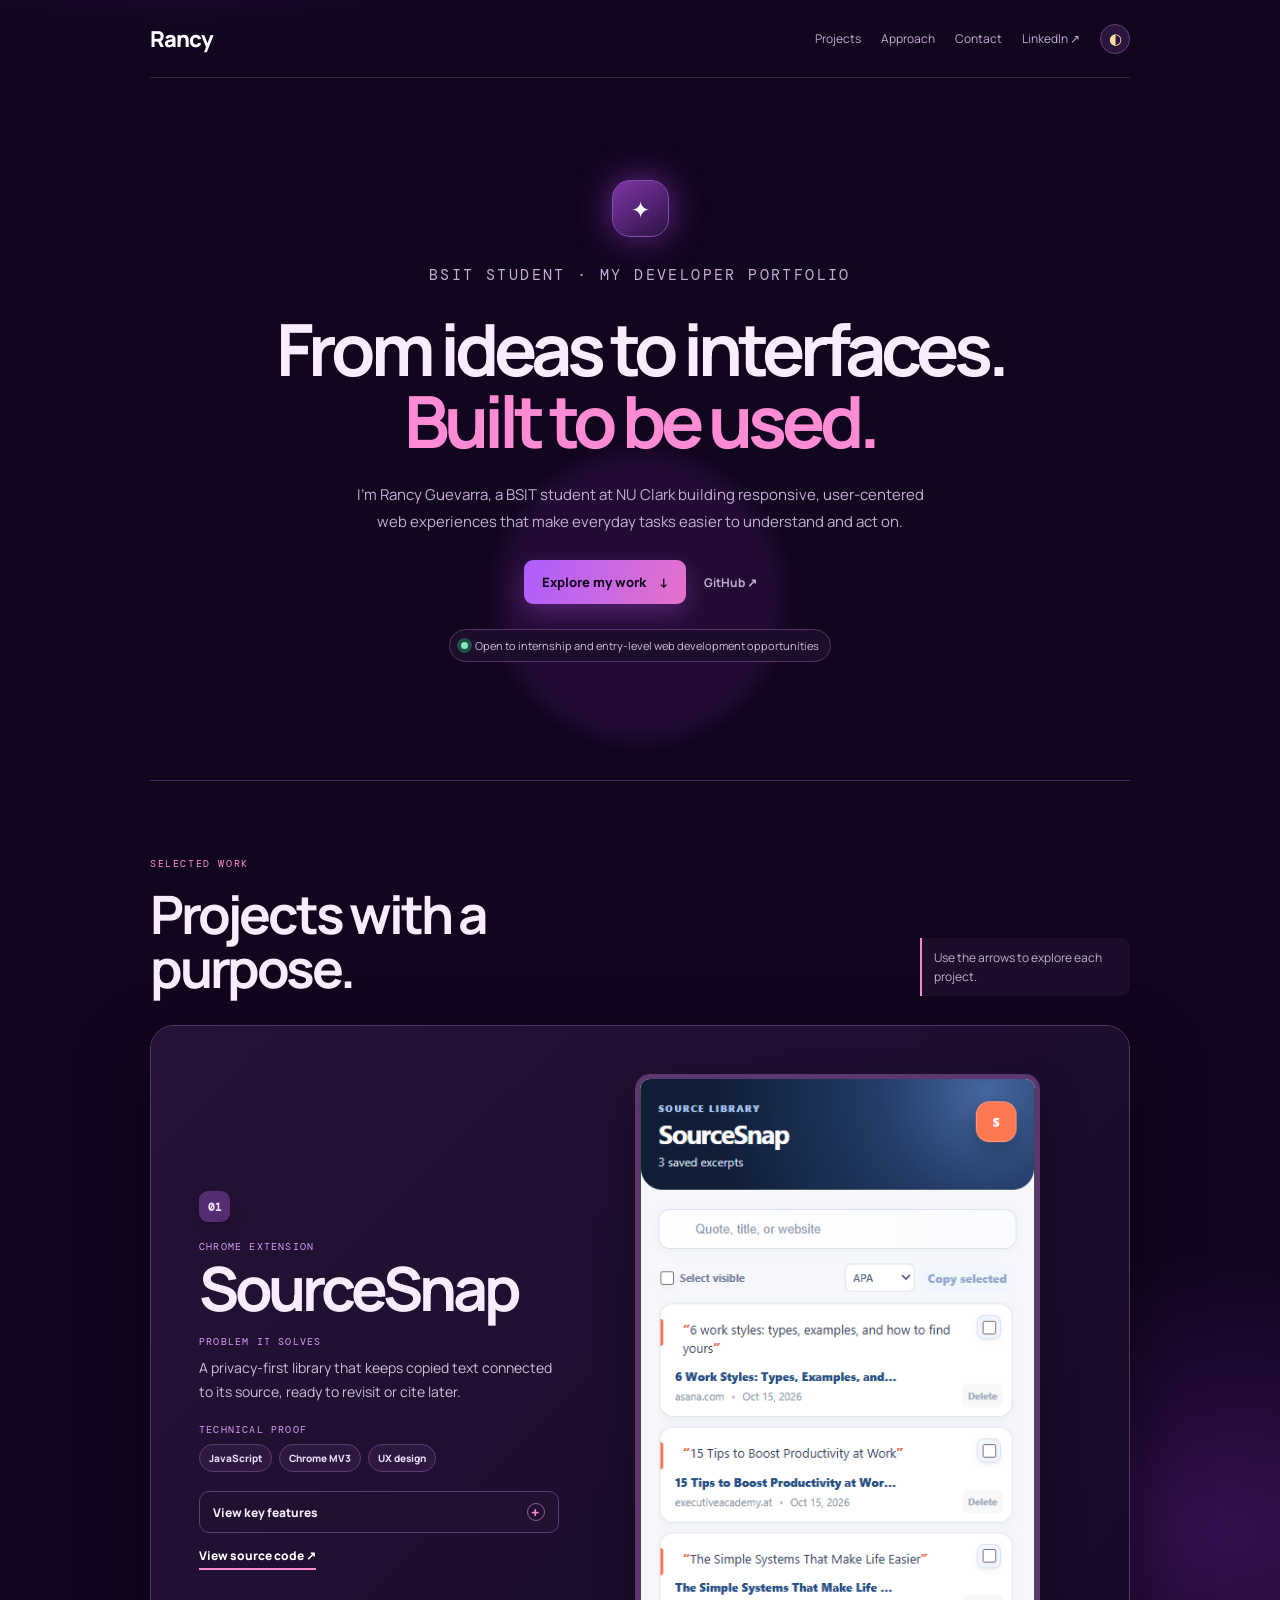
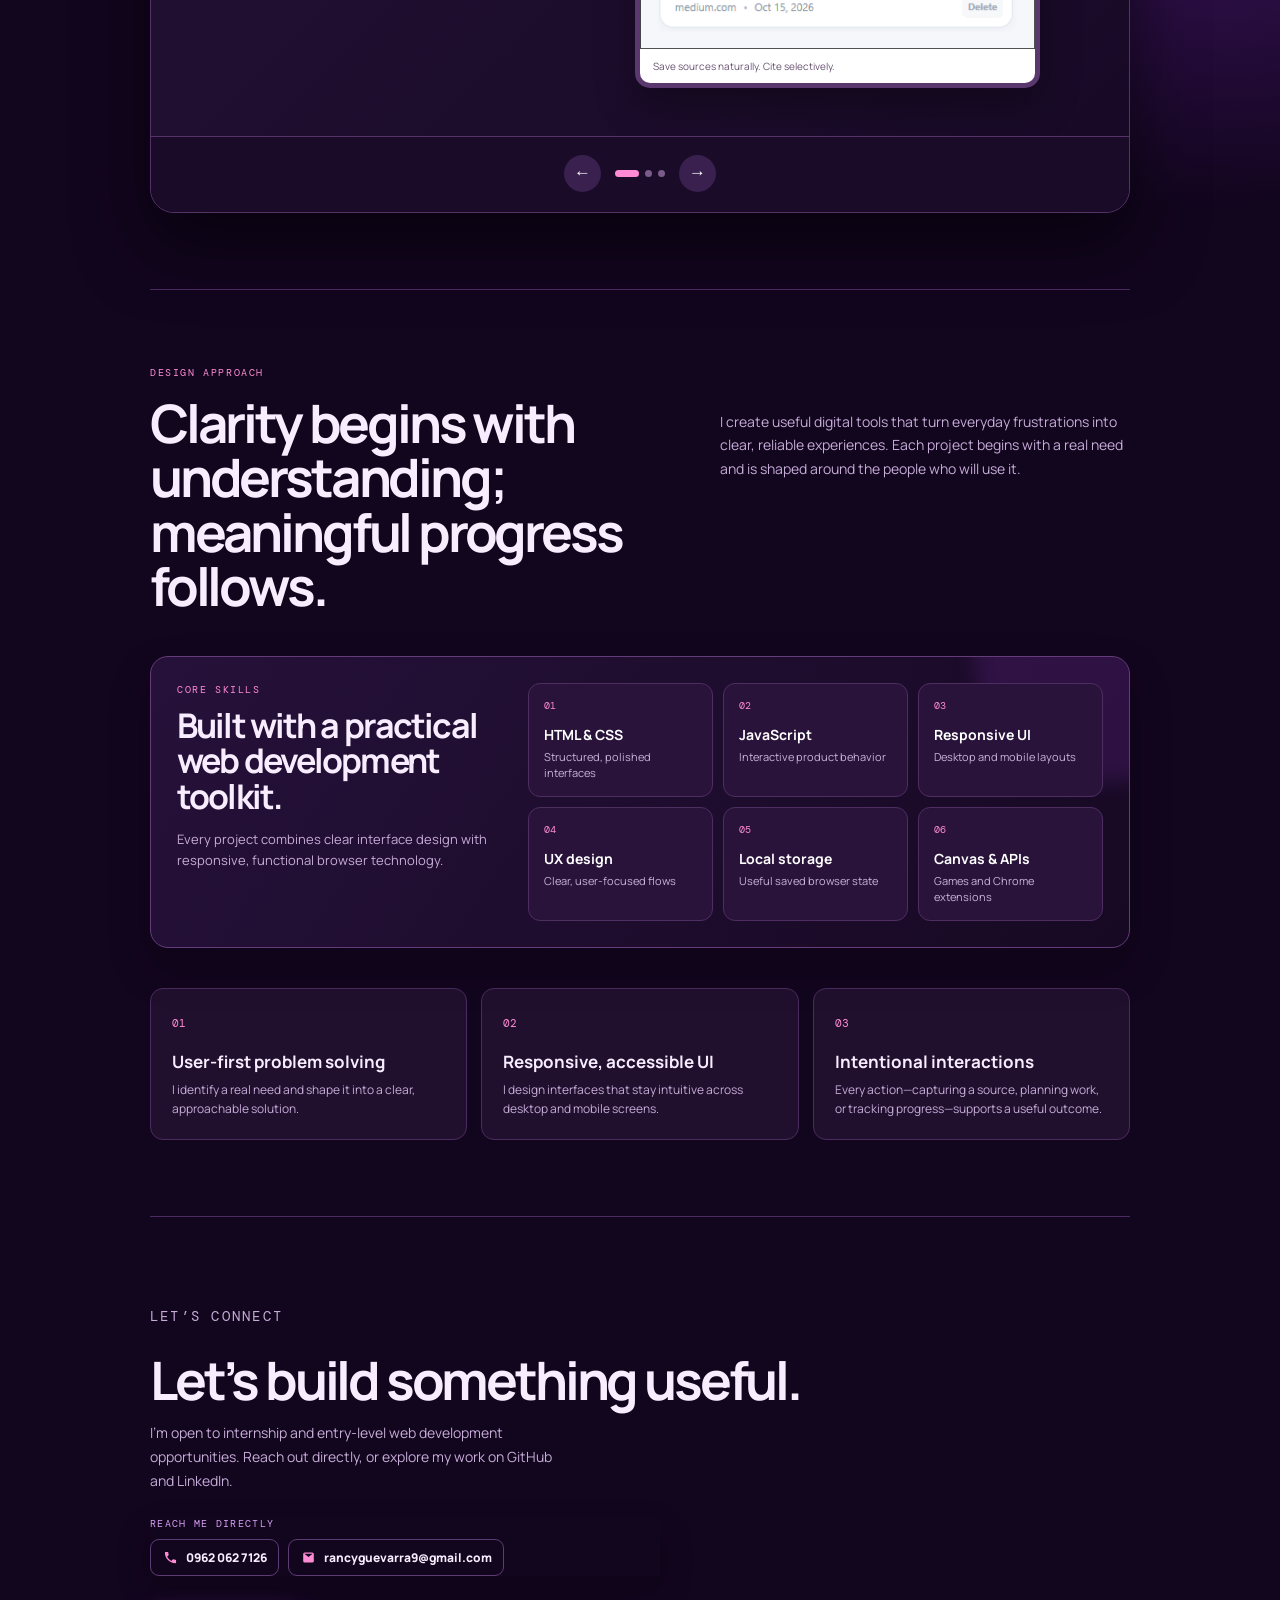
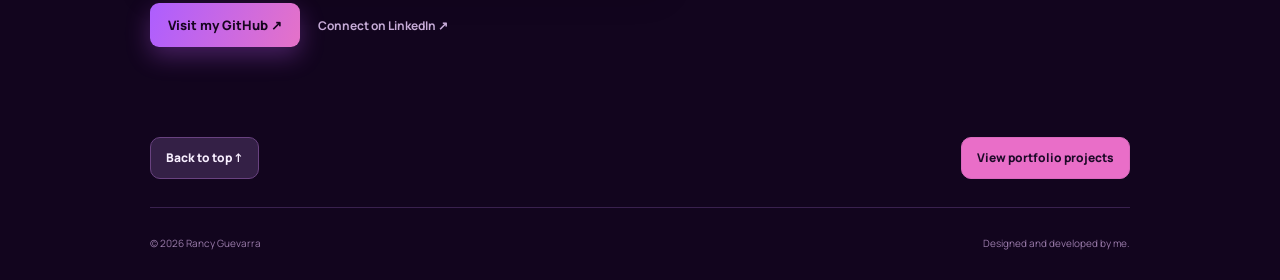
==== index.html @ 5a2dc79e "Restore project spacing and shared project navigation" ====
<!doctype html><html lang="en"><head><meta charset="UTF-8"/><meta name="viewport" content="width=device-width,initial-scale=1.0"/><meta name="description" content="Rancy Guevarra's BSIT web projects portfolio."/><title>Rancy Guevarra — BSIT Web Projects</title><link rel="stylesheet" href="styles.css?v=project-layout-restore-1"/></head><body><header class="nav wrap"><a class="brand" href="#top">RG<span>.</span></a><nav><a href="#work">Projects</a><a href="#about">Approach</a><a href="#contact">Contact</a></nav></header><main id="top"><section class="hero wrap"><p class="eyebrow">BSIT STUDENT · MY DEVELOPER PORTFOLIO</p><h1>From ideas to interfaces.<br/><em>Built to be used.</em></h1><p>Hi, I’m <strong>Rancy Guevarra</strong>, a student developer building practical interfaces for everyday study and digital work.</p><div><a class="button" href="#work">Explore my work <span>↓</span></a><a class="plain" href="https://github.com/rancyguevarra9" target="_blank" rel="noreferrer">GitHub ↗</a></div><small class="available"><i></i> Open to internship and entry-level opportunities</small></section><section id="work" class="work wrap"><div class="title-row"><div><p class="eyebrow">SELECTED WORK</p><h2>Projects with a<br/>purpose.</h2></div><p>Use the arrows to explore each project.</p></div><div class="slider"><div id="project-track" class="project-track"><article class="slide source"><div class="project-info"><span class="number">01</span><p class="type">CHROME EXTENSION</p><h3>SourceSnap</h3><p class="summary">A privacy-first library that keeps copied text connected to its source, ready to revisit or cite later.</p><div class="chips"><span>JavaScript</span><span>Chrome MV3</span><span>UX design</span></div><a class="project-button" href="https://github.com/rancyguevarra9/sourcesnap-chrome-extension" target="_blank" rel="noreferrer">View source code ↗</a></div><figure><img src="sourcesnap-extension.png" alt="SourceSnap extension interface"/><figcaption>Save sources naturally. Cite selectively.</figcaption></figure></article><article class="slide campus"><div class="project-info"><span class="number">02</span><p class="type">STUDENT DASHBOARD</p><h3>Campus<br/>Companion</h3><p class="summary">An interactive dashboard for planning classes, assignments, focus sessions, notes, and campus events in one useful place.</p><div class="chips"><span>Responsive, accessible UI</span><span>Local storage</span><span>Dark mode</span></div><a class="project-button" href="campus-companion.html">Open live demo ↗</a></div><div class="campus-ui"><header><span>✦</span><b>Campus Companion</b><i>Today</i></header><div class="ui-card"><small>WEEKLY PLAN</small><strong>Mon — Sat schedule</strong><p>Complete sessions as you go.</p></div><div class="ui-grid"><div><small>FOCUS</small><b>25 min</b></div><div><small>TASKS</small><b>Archive</b></div></div><footer>Designed for calmer student planning.</footer></div></article></div></div><div class="slider-controls"><button id="previous" aria-label="Previous project">←</button><div id="dots" class="dots"><button class="active" aria-label="Show SourceSnap"></button><button aria-label="Show Campus Companion"></button></div><button id="next" aria-label="Next project">→</button></div></section><section id="about" class="about wrap"><p class="eyebrow">DESIGN APPROACH</p><div><h2>Clarity begins with understanding;<br/>meaningful progress follows.</h2><p>I create useful digital tools that turn everyday frustrations into clear, reliable experiences. Each project begins with a real need and is shaped around the people who will use it.</p></div><div class="principles"><article><b>01</b><h3>User-first problem solving</h3><p>I identify a real need and shape it into a clear, approachable solution.</p></article><article><b>02</b><h3>Responsive, accessible UI</h3><p>I design interfaces that stay intuitive across desktop and mobile screens.</p></article><article><b>03</b><h3>Intentional interactions</h3><p>Every action—capturing a source, planning work, or tracking progress—supports a useful outcome.</p></article></div></section><section id="contact" class="contact wrap"><p class="eyebrow">LET’S CONNECT</p><h2>Looking for a developer who cares about the details?</h2><p>Explore my projects and see how I turn everyday problems into clear digital tools.</p><a class="button" href="https://github.com/rancyguevarra9" target="_blank" rel="noreferrer">Visit my GitHub ↗</a></section></main><div class="portfolio-return-bar wrap"><a class="back-to-top" href="#top">Back to top ↑</a><a class="portfolio-projects-link" data-project-navigation href="#project-navigation">View portfolio projects</a></div><footer class="footer wrap"><span>© 2026 Rancy Guevarra</span><span>Designed and developed by me.</span></footer><script src="portfolio.js?v=project-layout-restore-1"></script></body></html>
---- styles.css ----
@import url('https://fonts.googleapis.com/css2?family=DM+Mono&family=Manrope:wght@400;500;600;700;800&display=swap');
:root{--ink:#f8edff;--muted:#c7acd8;--paper:#12051e;--panel:#21102f;--panel2:#2c1641;--line:#4a2a60;--purple:#c174ff;--pink:#ff8bd5;--glow:#9d40ff}*{box-sizing:border-box}html{scroll-behavior:smooth}body{margin:0;background:radial-gradient(ellipse 55% 20% at 50% 49%,#3a1365 0%,transparent 70%),var(--paper);color:var(--ink);font-family:Manrope,Arial,sans-serif}.wrap{width:min(980px,calc(100% - 44px));margin:auto}.nav{height:78px;display:flex;align-items:center;justify-content:space-between}.brand{color:#fff;font-size:22px;font-weight:800;text-decoration:none}.brand span{color:var(--pink)}nav{display:flex;gap:20px;align-items:center}nav a,.plain{color:var(--muted);font-size:12px;text-decoration:none}.hero{text-align:center;padding:85px 0 110px}.eyebrow{margin:0 0 17px;color:var(--pink);font:10px 'DM Mono';letter-spacing:.16em}.hero:before{content:'✦';display:grid;place-items:center;width:55px;height:55px;margin:0 auto 22px;border:1px solid #854cb0;border-radius:18px;background:linear-gradient(145deg,#7f35a9,#2b1342);box-shadow:0 0 36px #b04dff80;color:#fff;font-size:23px}.hero h1{margin:0;font-size:clamp(42px,6vw,72px);line-height:1;letter-spacing:-.07em}.hero h1 em{color:var(--pink);font-style:normal}.hero>p{max-width:570px;margin:25px auto;color:var(--muted);font-size:15px;line-height:1.75}.button{display:inline-flex;gap:13px;align-items:center;padding:13px 18px;border-radius:9px;background:linear-gradient(110deg,#ad5eff,#e572c8);box-shadow:0 9px 25px #c65cff4d;color:#16051f;font-size:13px;font-weight:800;text-decoration:none}.plain{margin-left:18px;font-weight:700}.available{justify-content:center;display:flex;gap:7px;align-items:center;margin-top:25px;color:#d6bcde;font-size:11px}.available i{width:7px;height:7px;border-radius:50%;background:#80ebbd;box-shadow:0 0 0 4px #214d47}.work,.about,.contact{padding:76px 0;border-top:1px solid #39214e}.title-row{display:flex;justify-content:space-between;align-items:end;gap:25px;margin-bottom:33px}.title-row h2,.about h2,.contact h2{margin:0;font-size:clamp(32px,4.5vw,53px);line-height:1.03;letter-spacing:-.06em}.title-row>p{max-width:210px;margin:0;color:var(--muted);font-size:12px;line-height:1.6}.slider{overflow:hidden;border:1px solid #563269;border-radius:22px;box-shadow:0 26px 65px #0007}.project-track{display:flex;transition:transform .5s cubic-bezier(.2,.8,.2,1);touch-action:pan-y;cursor:grab}.project-track:active{cursor:grabbing}.slide{display:grid;grid-template-columns:.85fr 1.15fr;gap:35px;align-items:center;flex:0 0 100%;padding:42px;background:linear-gradient(135deg,#251236,#180a27)}.campus{background:linear-gradient(135deg,#24103b,#34205c)}.number{display:inline-grid;place-items:center;width:31px;height:31px;border-radius:9px;background:#542c72;color:#f1dfff;font:800 11px 'DM Mono'}.type{margin:18px 0 8px;color:#d39af5;font:10px 'DM Mono';letter-spacing:.12em}.project-info h3{margin:0;font-size:clamp(40px,5vw,61px);line-height:.9;letter-spacing:-.07em}.summary{margin:19px 0;color:#d3badc;font-size:14px;line-height:1.7}.chips{display:flex;flex-wrap:wrap;gap:7px;margin:19px 0}.chips span{padding:6px 9px;border:1px solid #5e3b73;border-radius:999px;background:#2d1940;color:#ecd9f5;font-size:10px;font-weight:800}.project-button{color:#fff;border-bottom:2px solid var(--pink);padding-bottom:4px;font-size:12px;font-weight:800;text-decoration:none}figure{margin:0;overflow:hidden;border:5px solid #5a386e;border-radius:15px;background:#fff;box-shadow:0 18px 40px #0005}figure img{display:block;width:100%}figcaption{padding:10px 13px;color:#685271;font-size:10px}.campus-ui{display:grid;gap:10px;padding:18px;border:1px solid #8655aa;border-radius:16px;background:#201237;box-shadow:0 0 34px #bf6cff45}.campus-ui header{display:flex;align-items:center;gap:8px}.campus-ui header span{display:grid;place-items:center;width:27px;height:27px;border-radius:8px;background:#a760df}.campus-ui header i{margin-left:auto;color:#d9b4ef;font-size:10px;font-style:normal}.ui-card,.ui-grid div{padding:15px;border-radius:11px;background:#34204c}.ui-card small,.ui-grid small{display:block;color:#e3afea;font:9px 'DM Mono';letter-spacing:.1em}.ui-card strong{display:block;margin:7px 0 3px}.ui-card p,.campus-ui footer{margin:0;color:#d9c0e7;font-size:10px}.ui-grid{display:grid;grid-template-columns:1fr 1fr;gap:9px}.ui-grid b{display:block;margin-top:6px}.slider-controls{display:flex;justify-content:center;align-items:center;gap:14px;margin-top:19px}.slider-controls>button,.dots button{border:0;cursor:pointer}.slider-controls>button{display:grid;place-items:center;width:37px;height:37px;border-radius:50%;background:#39204e;color:#fff;font-size:17px}.dots{display:flex;gap:6px}.dots button{width:7px;height:7px;padding:0;border-radius:9px;background:#7a5b89}.dots button.active{width:24px;background:var(--pink)}.about>div:first-of-type{display:flex;justify-content:space-between;gap:35px}.about>div:first-of-type p,.contact p{max-width:410px;color:var(--muted);font-size:14px;line-height:1.7}.principles{display:grid;grid-template-columns:repeat(3,1fr);gap:14px;margin-top:40px}.principles article{padding:21px;border:1px solid #4b2b5f;border-radius:13px;background:#20102e}.principles b{color:var(--pink);font:11px 'DM Mono'}.principles h3{margin:18px 0 7px;font-size:17px}.principles p{margin:0;color:var(--muted);font-size:12px;line-height:1.6}.contact{padding-bottom:90px}.contact h2{max-width:650px;margin-bottom:14px}.contact p{margin-bottom:24px}.footer{display:flex;justify-content:space-between;padding:23px 0;color:#9a7baa;border-top:1px solid #39214e;font-size:10px}.theme-button{display:grid;place-items:center;width:30px;height:30px;padding:0;border:1px solid #63417a;border-radius:50%;background:#2a153d;color:#ffe0a0;font-size:15px;cursor:pointer}body.dark{--paper:#f7f3fb;--ink:#241331;--muted:#725d80;--panel:#fff;--line:#e1d8e7}body.dark{background:#f7f3fb}body.dark .slide,body.dark .principles article{background:#fff;color:#241331}body.dark .summary,body.dark .about p,body.dark .contact p,body.dark .principles p{color:#725d80}body.dark .chips span{background:#f1e9f6;color:#573d68;border-color:#dfcce9}body.dark .nav a,body.dark .plain{color:#725d80}body.dark .theme-button{background:#fff;border-color:#dfcce9;color:#56336c}@media(max-width:700px){.wrap{width:min(100% - 30px,980px)}.nav{height:64px}.nav nav{gap:12px}.nav nav a{font-size:11px}.hero{padding:68px 0 77px}.hero>p{font-size:14px}.work,.about,.contact{padding:56px 0}.title-row,.about>div:first-of-type{align-items:flex-start;flex-direction:column;gap:14px}.slide{grid-template-columns:1fr;gap:27px;padding:25px}.project-info h3{font-size:48px}.campus-ui{order:-1}.principles{grid-template-columns:1fr;margin-top:28px}.footer{font-size:9px}}

/* Keep the SourceSnap interface at a crisp, readable scale in the light portfolio theme. */
.source figure { width: min(100%, 405px); justify-self: center; }

/* Portfolio skills summary */
.skills-showcase{display:grid;grid-template-columns:.72fr 1.28fr;gap:28px;align-items:start;margin-top:42px;padding:26px;border:1px solid #57316b;border-radius:18px;background:linear-gradient(135deg,#21102f,#1a0b28)}.skills-copy .eyebrow{margin-bottom:12px}.skills-copy h3{margin:0;font-size:clamp(23px,3vw,34px);line-height:1.04;letter-spacing:-.055em}.skills-copy p:last-child{margin:15px 0 0;color:var(--muted);font-size:13px;line-height:1.65}.skills-grid{display:grid;grid-template-columns:repeat(2,1fr);gap:10px}.skills-grid article{min-height:102px;padding:15px;border:1px solid #4e2d61;border-radius:12px;background:#29133b}.skills-grid b{display:block;color:#ff8bd5;font:10px 'DM Mono'}.skills-grid strong{display:block;margin:13px 0 5px;color:#fff;font-size:14px}.skills-grid span{display:block;color:#cbb3d7;font-size:11px;line-height:1.45}body.dark .skills-showcase{border-color:#dfcce9;background:#fff}body.dark .skills-grid article{border-color:#e4d9eb;background:#f8f4fb}body.dark .skills-grid strong{color:#241331}body.dark .skills-grid span{color:#725d80}@media(max-width:700px){.brand{font-size:16px}.nav nav{gap:9px}.skills-showcase{grid-template-columns:1fr;gap:22px;margin-top:30px;padding:20px}.skills-grid{grid-template-columns:1fr 1fr}.skills-grid article{min-height:94px;padding:13px}.skills-grid strong{font-size:13px}}
.source figure img { image-rendering: auto; }
body.dark .source figure { border-color: #704282; box-shadow: 0 18px 42px #3b1d4b26; }
body.dark .source figure img { filter: contrast(1.08) saturate(1.08); }
body.dark .source figcaption { color: #493253; font-weight: 700; }
.project-links { display: flex; flex-wrap: wrap; align-items: center; gap: 16px; }
.project-links .secondary-link { border-color: #8b6a9f; color: #e9d8f3; }
body.dark .project-links .secondary-link { color: #573d68; border-color: #cdb6d9; }
@media(max-width:700px) { .project-links { gap: 14px; } }
/* Preserve readable Campus Companion preview content when the portfolio uses its light theme. */
body.dark .campus-ui { color: #fbf6ff; border-color: #8e57b1; background: #201237; }
body.dark .campus-ui header b, body.dark .ui-card strong, body.dark .ui-grid b { color: #ffffff; }
body.dark .campus-ui header i, body.dark .ui-card small, body.dark .ui-grid small { color: #efbef8; }
body.dark .ui-card, body.dark .ui-grid div { background: #392052; }
body.dark .ui-card p, body.dark .campus-ui footer { color: #e4d0ed; }
body.dark .project-button { color: #4b2364; border-color: #d84ebd; }
body.dark .project-links .secondary-link { color: #4b2364; border-color: #9674aa; }
/* Stronger image-level correction for the SourceSnap screenshot's embedded low-contrast UI text. */
body.dark .source figure { background: #eef3fb; }
body.dark .source figure img { filter: contrast(1.42) saturate(1.18) brightness(.96); }
body.dark .source figcaption { color: #3e2948; font-size: 11px; }

/* Final visual polish: clearer hierarchy, calmer cards, and resilient mobile navigation. */
body{background:radial-gradient(900px 500px at 14% -8%,#4b1d70 0%,transparent 62%),radial-gradient(700px 430px at 95% 44%,#31104d 0%,transparent 64%),var(--paper)}
.nav{position:relative;border-bottom:1px solid color-mix(in srgb,var(--line) 70%,transparent)}
.brand{letter-spacing:-.045em}.brand span{display:inline-block}.nav nav a{transition:color .2s ease}.nav nav a:hover{color:var(--ink)}
.hero{position:relative;padding-top:102px;padding-bottom:118px}.hero:after{content:'';position:absolute;z-index:-1;width:290px;height:290px;left:50%;bottom:38px;transform:translateX(-50%);border-radius:50%;background:#b249ff18;filter:blur(8px)}
.available{width:max-content;max-width:100%;margin:25px auto 0;padding:8px 11px;border:1px solid #563269;border-radius:999px;background:#1c0d2a}.available i{flex:0 0 auto}
.work,.about,.contact{border-top-color:#4a2a60}.title-row{margin-bottom:29px}.title-row>p{padding:10px 12px;border-left:2px solid var(--pink);background:#1d0d2b;border-radius:0 9px 9px 0}
.slider{border-radius:24px;background:#1a0b28;box-shadow:0 30px 70px #0008}.slide{min-height:510px;padding:48px}.project-info{align-self:center}.project-info .number{box-shadow:0 7px 18px #0003}.project-button{display:inline-block;transition:transform .2s ease,color .2s ease}.project-button:hover{transform:translateY(-2px);color:#fff}.slider-controls{background:#1a0b28}
.skills-showcase{position:relative;overflow:hidden;border-color:#653c7a;background:linear-gradient(125deg,#26113a,#170923);box-shadow:0 20px 45px #0003}.skills-showcase:after{content:'';position:absolute;width:260px;height:260px;right:-105px;top:-135px;border-radius:50%;background:#b849ff22;filter:blur(10px);pointer-events:none}.skills-copy{position:relative;z-index:1}.skills-grid{position:relative;z-index:1;grid-template-columns:repeat(3,1fr)}.skills-grid article{transition:transform .2s ease,border-color .2s ease,background .2s ease}.skills-grid article:hover{transform:translateY(-3px);border-color:#b96ee7;background:#33194a}
.principles article{transition:transform .2s ease,border-color .2s ease}.principles article:hover{transform:translateY(-3px);border-color:#9f62c7}.contact{padding-top:88px}.contact h2{max-width:690px}.contact-details{box-shadow:0 15px 35px #0003}.footer{padding-top:28px;padding-bottom:30px}
a:focus-visible,button:focus-visible{outline:3px solid #ff8bd5;outline-offset:4px}
body.dark{background:radial-gradient(820px 430px at 6% -9%,#e9dbf5 0%,transparent 60%),radial-gradient(650px 400px at 100% 48%,#e6d6f1 0%,transparent 62%),#f7f3fb}body.dark .available,body.dark .title-row>p,body.dark .slider,body.dark .slider-controls{background:#fff}body.dark .slider{box-shadow:0 25px 60px #3e1d5030}body.dark .skills-showcase{border-color:#dfcce9;background:linear-gradient(135deg,#fff,#f6effa);box-shadow:0 20px 45px #3e1d5020}body.dark .skills-grid article:hover{background:#f0e5f6;border-color:#bc94d1}
@media(max-width:700px){.nav{height:auto;min-height:64px}.brand{font-size:15px}.nav nav a[href*="linkedin.com"]{display:none}.nav nav{gap:8px}.nav nav a{font-size:10px}.hero{padding-top:72px;padding-bottom:82px}.available{font-size:10px}.title-row>p{max-width:100%;padding:8px 10px}.slide{min-height:0;padding:28px 25px}.skills-grid{grid-template-columns:1fr 1fr}.skills-grid article{min-height:98px}.contact{padding-top:60px}.footer{gap:14px;flex-direction:column}}


/* Expandable project details keep the carousel concise while showing useful proof of functionality. */
.feature-toggle{display:flex;align-items:center;justify-content:space-between;width:100%;margin:18px 0 0;padding:11px 13px;border:1px solid #5e3b73;border-radius:10px;background:#21102f;color:#f8edff;font:800 12px Manrope,Arial,sans-serif;cursor:pointer;text-align:left;transition:border-color .2s ease,background .2s ease}.feature-toggle:hover{border-color:#ff8bd5;background:#2b1640}.feature-toggle span{display:grid;place-items:center;width:18px;height:18px;border:1px solid #8e5cab;border-radius:50%;color:#ff8bd5;font-size:15px;line-height:1;transition:transform .2s ease}.feature-toggle[aria-expanded="true"] span{transform:rotate(180deg);background:#5b3174;color:#fff}.feature-panel{display:none;margin:11px 0 0;padding:13px 14px;border:1px solid #59336f;border-radius:11px;background:#1c0d2a}.feature-panel.is-open{display:block;animation:featureReveal .22s ease-out}.feature-panel p{margin:0 0 8px;color:#d99af7;font:10px 'DM Mono';letter-spacing:.12em}.feature-panel ul{display:grid;gap:7px;margin:0;padding:0;list-style:none}.feature-panel li{position:relative;padding-left:14px;color:#d9c3e4;font-size:11px;line-height:1.45}.feature-panel li:before{content:'•';position:absolute;left:0;color:#ff8bd5}@keyframes featureReveal{from{opacity:0;transform:translateY(-5px)}to{opacity:1;transform:translateY(0)}}body.dark .feature-toggle{color:#3d254b;background:#fff;border-color:#d8c3e3}body.dark .feature-toggle span{border-color:#b895cb;color:#8d3db0}body.dark .feature-panel{border-color:#decfe6;background:#f8f3fb}body.dark .feature-panel p{color:#8d3db0}body.dark .feature-panel li{color:#624b6e}@media(max-width:700px){.feature-toggle{margin-top:15px}.feature-panel{padding:12px}.feature-panel li{font-size:10px}}
.feature-panel + .project-button,.feature-panel + .project-links{margin-top:14px}.feature-panel + .project-links{display:flex}.feature-panel + .project-button{display:inline-block}.project-detail-label,.technical-proof-label{display:block;color:#d99af7;font:10px 'DM Mono';letter-spacing:.12em}.project-detail-label{margin:0 0 8px}.technical-proof-label{margin:20px 0 -11px}body.dark .project-detail-label,body.dark .technical-proof-label{color:#8d3db0}@media(max-width:700px){.technical-proof-label{margin-top:17px}}
/* Mobile project flow: details first, visual proof next, then actions. Desktop remains unchanged. */
.portfolio-return-bar{display:flex;align-items:center;justify-content:space-between;gap:16px;padding:0 0 28px}.back-to-top,.portfolio-projects-link{display:inline-flex;align-items:center;justify-content:center;min-height:42px;padding:0 15px;border:1px solid #694280;border-radius:10px;color:#f8efff;font-size:12px;font-weight:800;text-decoration:none;transition:background .18s,border-color .18s,transform .18s}.back-to-top{background:#342046}.portfolio-projects-link{border-color:#d969bd;background:#e96ec8;color:#1d0a28}.back-to-top:hover,.back-to-top:focus-visible{border-color:#d969bd;background:#47245d;outline:none;transform:translateY(-2px)}.portfolio-projects-link:hover,.portfolio-projects-link:focus-visible{background:#f486d6;outline:none;transform:translateY(-2px)}body.dark .back-to-top{border-color:#dbc7e7;background:#fff;color:#241331}body.dark .portfolio-projects-link{border-color:#a9428d;background:#d764b7;color:#fff}@media(max-width:700px){.portfolio-return-bar{flex-direction:column;align-items:stretch;padding-bottom:22px}.back-to-top,.portfolio-projects-link{width:100%}
  #project-track .slide{display:flex;flex-direction:column;align-items:stretch;gap:0;min-height:0}
  #project-track .slide .project-info{display:contents}
  #project-track .slide>figure,
  #project-track .slide>.campus-ui,
  #project-track .slide>.arcadia-ui{order:2;width:100%;margin:26px 0 0}
  #project-track .slide>.campus-ui{order:2!important}
  #project-track .slide .project-info>.feature-toggle,
  #project-track .slide .project-info>.feature-panel,
  #project-track .slide .project-info>.project-button,
  #project-track .slide .project-info>.project-links{order:3}
  #project-track .slide .project-info>.feature-toggle{margin-top:22px}
  #project-track .slide .project-info>.feature-panel{margin-top:11px}
  #project-track .slide .project-info>.project-button,
  #project-track .slide .project-info>.project-links{margin-top:14px}
  #project-track .slide .project-info>.project-links{gap:13px}
}
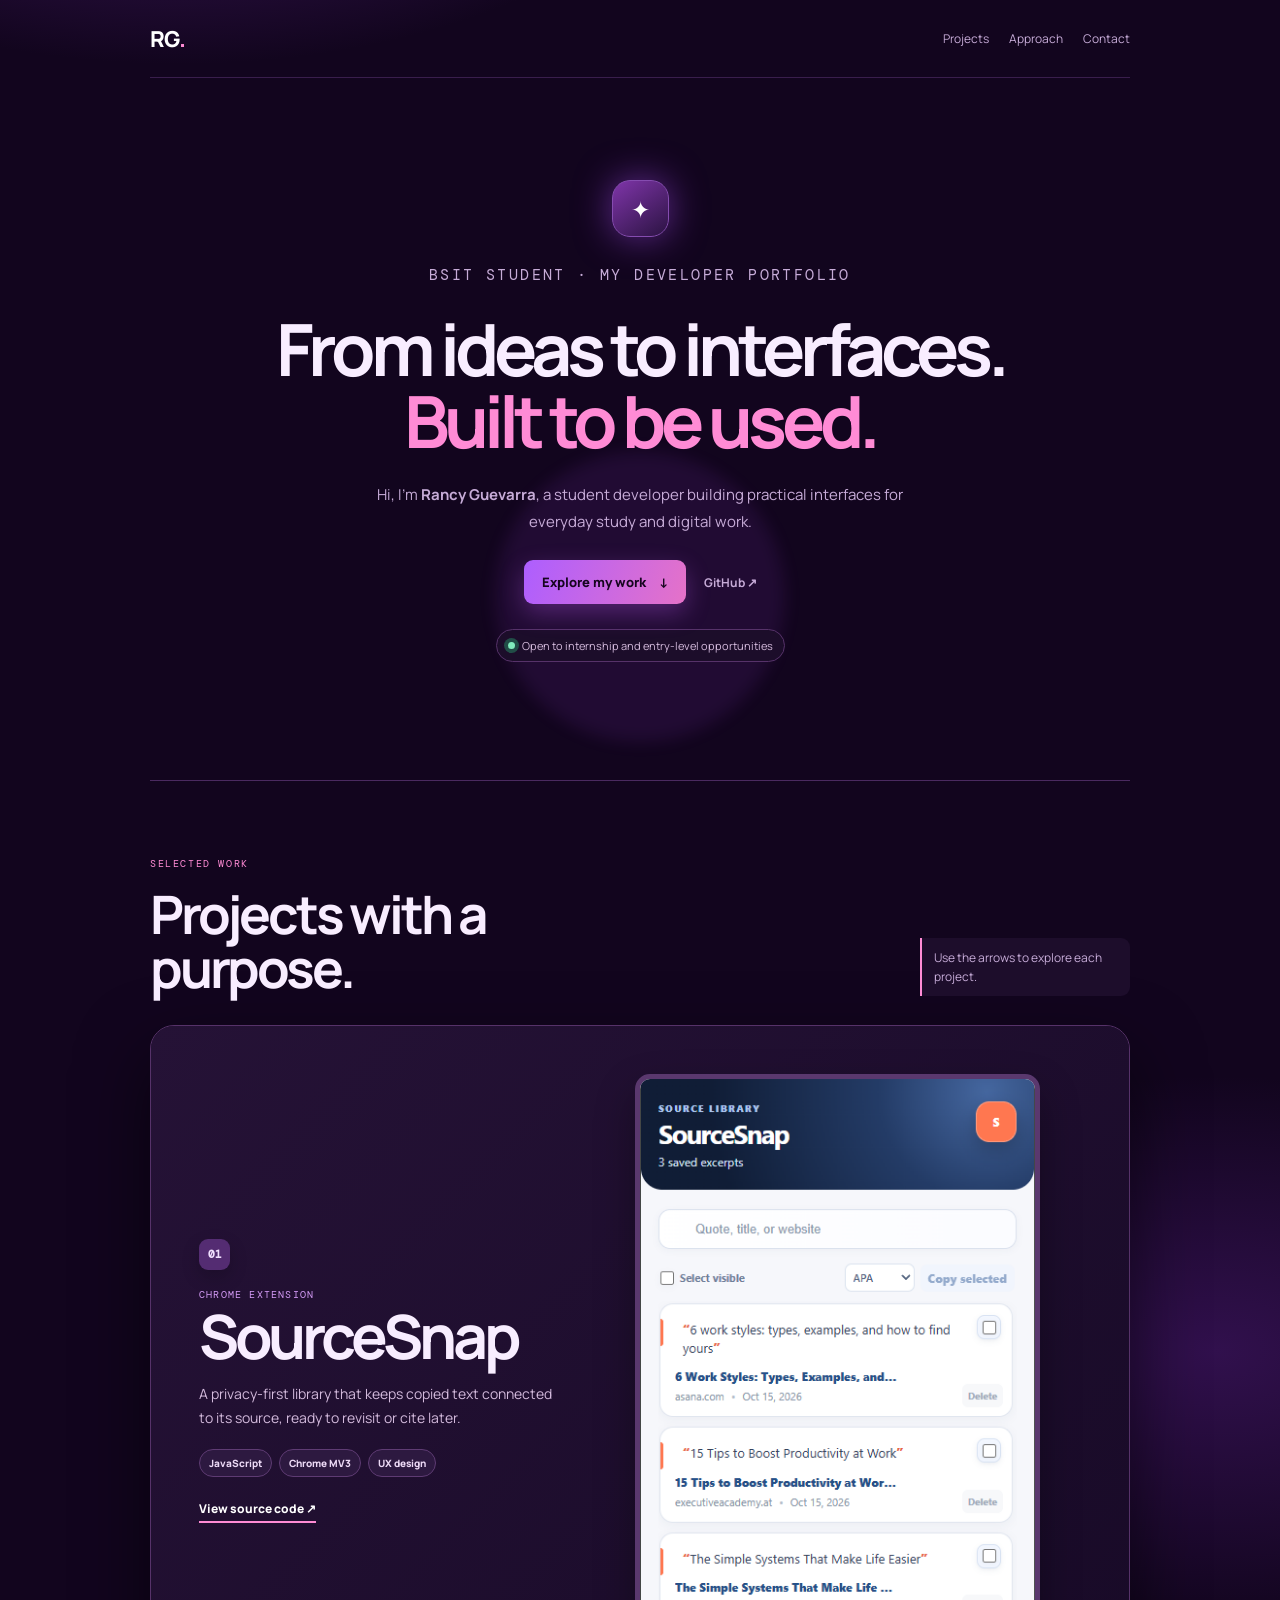
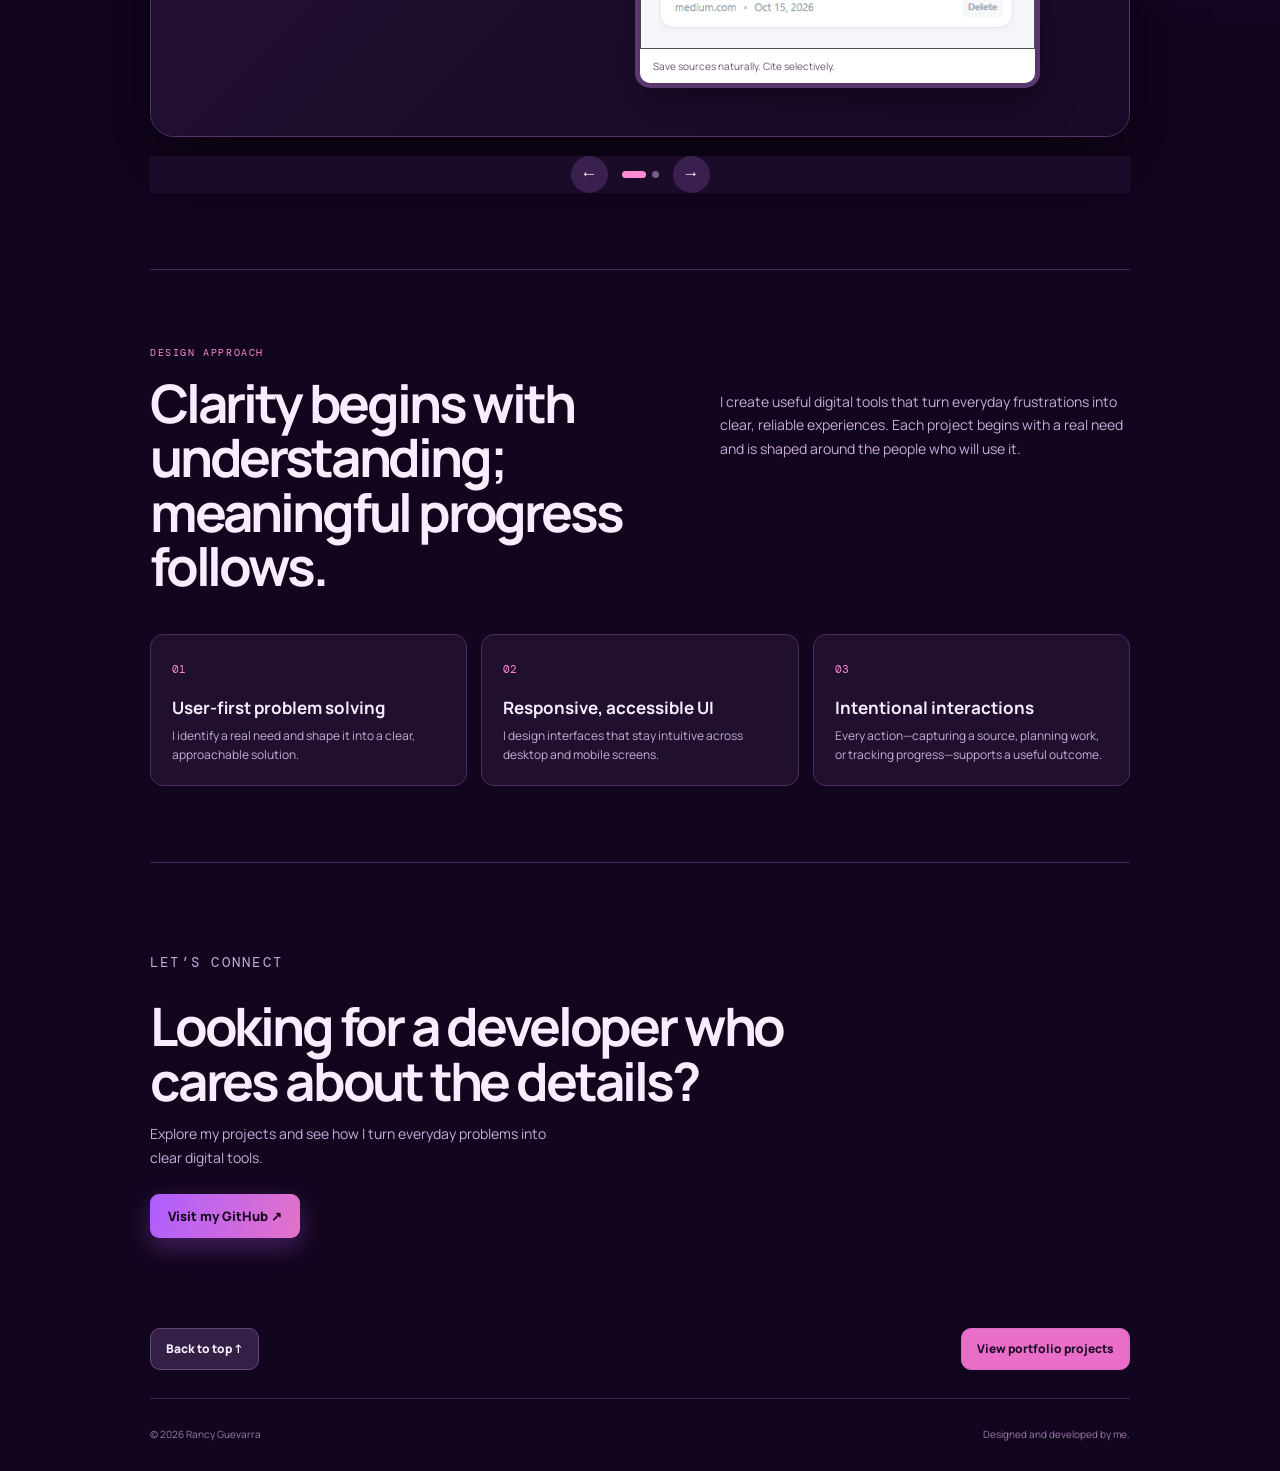
==== commit 49ce1366: "Load CareFlow portfolio project" ====
--- a/index.html
+++ b/index.html
@@ -1 +1 @@
-<!doctype html><html lang="en"><head><meta charset="UTF-8"/><meta name="viewport" content="width=device-width,initial-scale=1.0"/><meta name="description" content="Rancy Guevarra's BSIT web projects portfolio."/><title>Rancy Guevarra — BSIT Web Projects</title><link rel="stylesheet" href="styles.css?v=project-layout-restore-1"/></head><body><header class="nav wrap"><a class="brand" href="#top">RG<span>.</span></a><nav><a href="#work">Projects</a><a href="#about">Approach</a><a href="#contact">Contact</a></nav></header><main id="top"><section class="hero wrap"><p class="eyebrow">BSIT STUDENT · MY DEVELOPER PORTFOLIO</p><h1>From ideas to interfaces.<br/><em>Built to be used.</em></h1><p>Hi, I’m <strong>Rancy Guevarra</strong>, a student developer building practical interfaces for everyday study and digital work.</p><div><a class="button" href="#work">Explore my work <span>↓</span></a><a class="plain" href="https://github.com/rancyguevarra9" target="_blank" rel="noreferrer">GitHub ↗</a></div><small class="available"><i></i> Open to internship and entry-level opportunities</small></section><section id="work" class="work wrap"><div class="title-row"><div><p class="eyebrow">SELECTED WORK</p><h2>Projects with a<br/>purpose.</h2></div><p>Use the arrows to explore each project.</p></div><div class="slider"><div id="project-track" class="project-track"><article class="slide source"><div class="project-info"><span class="number">01</span><p class="type">CHROME EXTENSION</p><h3>SourceSnap</h3><p class="summary">A privacy-first library that keeps copied text connected to its source, ready to revisit or cite later.</p><div class="chips"><span>JavaScript</span><span>Chrome MV3</span><span>UX design</span></div><a class="project-button" href="https://github.com/rancyguevarra9/sourcesnap-chrome-extension" target="_blank" rel="noreferrer">View source code ↗</a></div><figure><img src="sourcesnap-extension.png" alt="SourceSnap extension interface"/><figcaption>Save sources naturally. Cite selectively.</figcaption></figure></article><article class="slide campus"><div class="project-info"><span class="number">02</span><p class="type">STUDENT DASHBOARD</p><h3>Campus<br/>Companion</h3><p class="summary">An interactive dashboard for planning classes, assignments, focus sessions, notes, and campus events in one useful place.</p><div class="chips"><span>Responsive, accessible UI</span><span>Local storage</span><span>Dark mode</span></div><a class="project-button" href="campus-companion.html">Open live demo ↗</a></div><div class="campus-ui"><header><span>✦</span><b>Campus Companion</b><i>Today</i></header><div class="ui-card"><small>WEEKLY PLAN</small><strong>Mon — Sat schedule</strong><p>Complete sessions as you go.</p></div><div class="ui-grid"><div><small>FOCUS</small><b>25 min</b></div><div><small>TASKS</small><b>Archive</b></div></div><footer>Designed for calmer student planning.</footer></div></article></div></div><div class="slider-controls"><button id="previous" aria-label="Previous project">←</button><div id="dots" class="dots"><button class="active" aria-label="Show SourceSnap"></button><button aria-label="Show Campus Companion"></button></div><button id="next" aria-label="Next project">→</button></div></section><section id="about" class="about wrap"><p class="eyebrow">DESIGN APPROACH</p><div><h2>Clarity begins with understanding;<br/>meaningful progress follows.</h2><p>I create useful digital tools that turn everyday frustrations into clear, reliable experiences. Each project begins with a real need and is shaped around the people who will use it.</p></div><div class="principles"><article><b>01</b><h3>User-first problem solving</h3><p>I identify a real need and shape it into a clear, approachable solution.</p></article><article><b>02</b><h3>Responsive, accessible UI</h3><p>I design interfaces that stay intuitive across desktop and mobile screens.</p></article><article><b>03</b><h3>Intentional interactions</h3><p>Every action—capturing a source, planning work, or tracking progress—supports a useful outcome.</p></article></div></section><section id="contact" class="contact wrap"><p class="eyebrow">LET’S CONNECT</p><h2>Looking for a developer who cares about the details?</h2><p>Explore my projects and see how I turn everyday problems into clear digital tools.</p><a class="button" href="https://github.com/rancyguevarra9" target="_blank" rel="noreferrer">Visit my GitHub ↗</a></section></main><div class="portfolio-return-bar wrap"><a class="back-to-top" href="#top">Back to top ↑</a><a class="portfolio-projects-link" data-project-navigation href="#project-navigation">View portfolio projects</a></div><footer class="footer wrap"><span>© 2026 Rancy Guevarra</span><span>Designed and developed by me.</span></footer><script src="portfolio.js?v=project-layout-restore-1"></script></body></html>
+<!doctype html><html lang="en"><head><meta charset="UTF-8"/><meta name="viewport" content="width=device-width,initial-scale=1.0"/><meta name="description" content="Rancy Guevarra's BSIT web projects portfolio."/><title>Rancy Guevarra — BSIT Web Projects</title><link rel="stylesheet" href="styles.css?v=smooth-navigation-1"/></head><body><header class="nav wrap"><a class="brand" href="#top">RG<span>.</span></a><nav><a href="#work">Projects</a><a href="#about">Approach</a><a href="#contact">Contact</a></nav></header><main id="top"><section class="hero wrap"><p class="eyebrow">BSIT STUDENT · MY DEVELOPER PORTFOLIO</p><h1>From ideas to interfaces.<br/><em>Built to be used.</em></h1><p>Hi, I’m <strong>Rancy Guevarra</strong>, a student developer building practical interfaces for everyday study and digital work.</p><div><a class="button" href="#work">Explore my work <span>↓</span></a><a class="plain" href="https://github.com/rancyguevarra9" target="_blank" rel="noreferrer">GitHub ↗</a></div><small class="available"><i></i> Open to internship and entry-level opportunities</small></section><section id="work" class="work wrap"><div class="title-row"><div><p class="eyebrow">SELECTED WORK</p><h2>Projects with a<br/>purpose.</h2></div><p>Use the arrows to explore each project.</p></div><div class="slider"><div id="project-track" class="project-track"><article class="slide source"><div class="project-info"><span class="number">01</span><p class="type">CHROME EXTENSION</p><h3>SourceSnap</h3><p class="summary">A privacy-first library that keeps copied text connected to its source, ready to revisit or cite later.</p><div class="chips"><span>JavaScript</span><span>Chrome MV3</span><span>UX design</span></div><a class="project-button" href="https://github.com/rancyguevarra9/sourcesnap-chrome-extension" target="_blank" rel="noreferrer">View source code ↗</a></div><figure><img src="sourcesnap-extension.png" alt="SourceSnap extension interface"/><figcaption>Save sources naturally. Cite selectively.</figcaption></figure></article><article class="slide campus"><div class="project-info"><span class="number">02</span><p class="type">STUDENT DASHBOARD</p><h3>Campus<br/>Companion</h3><p class="summary">An interactive dashboard for planning classes, assignments, focus sessions, notes, and campus events in one useful place.</p><div class="chips"><span>Responsive, accessible UI</span><span>Local storage</span><span>Dark mode</span></div><a class="project-button" href="campus-companion.html">Open live demo ↗</a></div><div class="campus-ui"><header><span>✦</span><b>Campus Companion</b><i>Today</i></header><div class="ui-card"><small>WEEKLY PLAN</small><strong>Mon — Sat schedule</strong><p>Complete sessions as you go.</p></div><div class="ui-grid"><div><small>FOCUS</small><b>25 min</b></div><div><small>TASKS</small><b>Archive</b></div></div><footer>Designed for calmer student planning.</footer></div></article></div></div><div class="slider-controls"><button id="previous" aria-label="Previous project">←</button><div id="dots" class="dots"><button class="active" aria-label="Show SourceSnap"></button><button aria-label="Show Campus Companion"></button></div><button id="next" aria-label="Next project">→</button></div></section><section id="about" class="about wrap"><p class="eyebrow">DESIGN APPROACH</p><div><h2>Clarity begins with understanding;<br/>meaningful progress follows.</h2><p>I create useful digital tools that turn everyday frustrations into clear, reliable experiences. Each project begins with a real need and is shaped around the people who will use it.</p></div><div class="principles"><article><b>01</b><h3>User-first problem solving</h3><p>I identify a real need and shape it into a clear, approachable solution.</p></article><article><b>02</b><h3>Responsive, accessible UI</h3><p>I design interfaces that stay intuitive across desktop and mobile screens.</p></article><article><b>03</b><h3>Intentional interactions</h3><p>Every action—capturing a source, planning work, or tracking progress—supports a useful outcome.</p></article></div></section><section id="contact" class="contact wrap"><p class="eyebrow">LET’S CONNECT</p><h2>Looking for a developer who cares about the details?</h2><p>Explore my projects and see how I turn everyday problems into clear digital tools.</p><a class="button" href="https://github.com/rancyguevarra9" target="_blank" rel="noreferrer">Visit my GitHub ↗</a></section></main><div class="portfolio-return-bar wrap"><a class="back-to-top" href="#top">Back to top ↑</a><a class="portfolio-projects-link" data-project-navigation href="#project-navigation">View portfolio projects</a></div><footer class="footer wrap"><span>© 2026 Rancy Guevarra</span><span>Designed and developed by me.</span></footer><script src="portfolio.js?v=careflow-1"></script></body></html>
--- a/styles.css
+++ b/styles.css
@@ -62,4 +62,5 @@
   #project-track .slide .project-info>.project-button,
   #project-track .slide .project-info>.project-links{margin-top:14px}
   #project-track .slide .project-info>.project-links{gap:13px}
-}+}
+html{scroll-behavior:smooth}
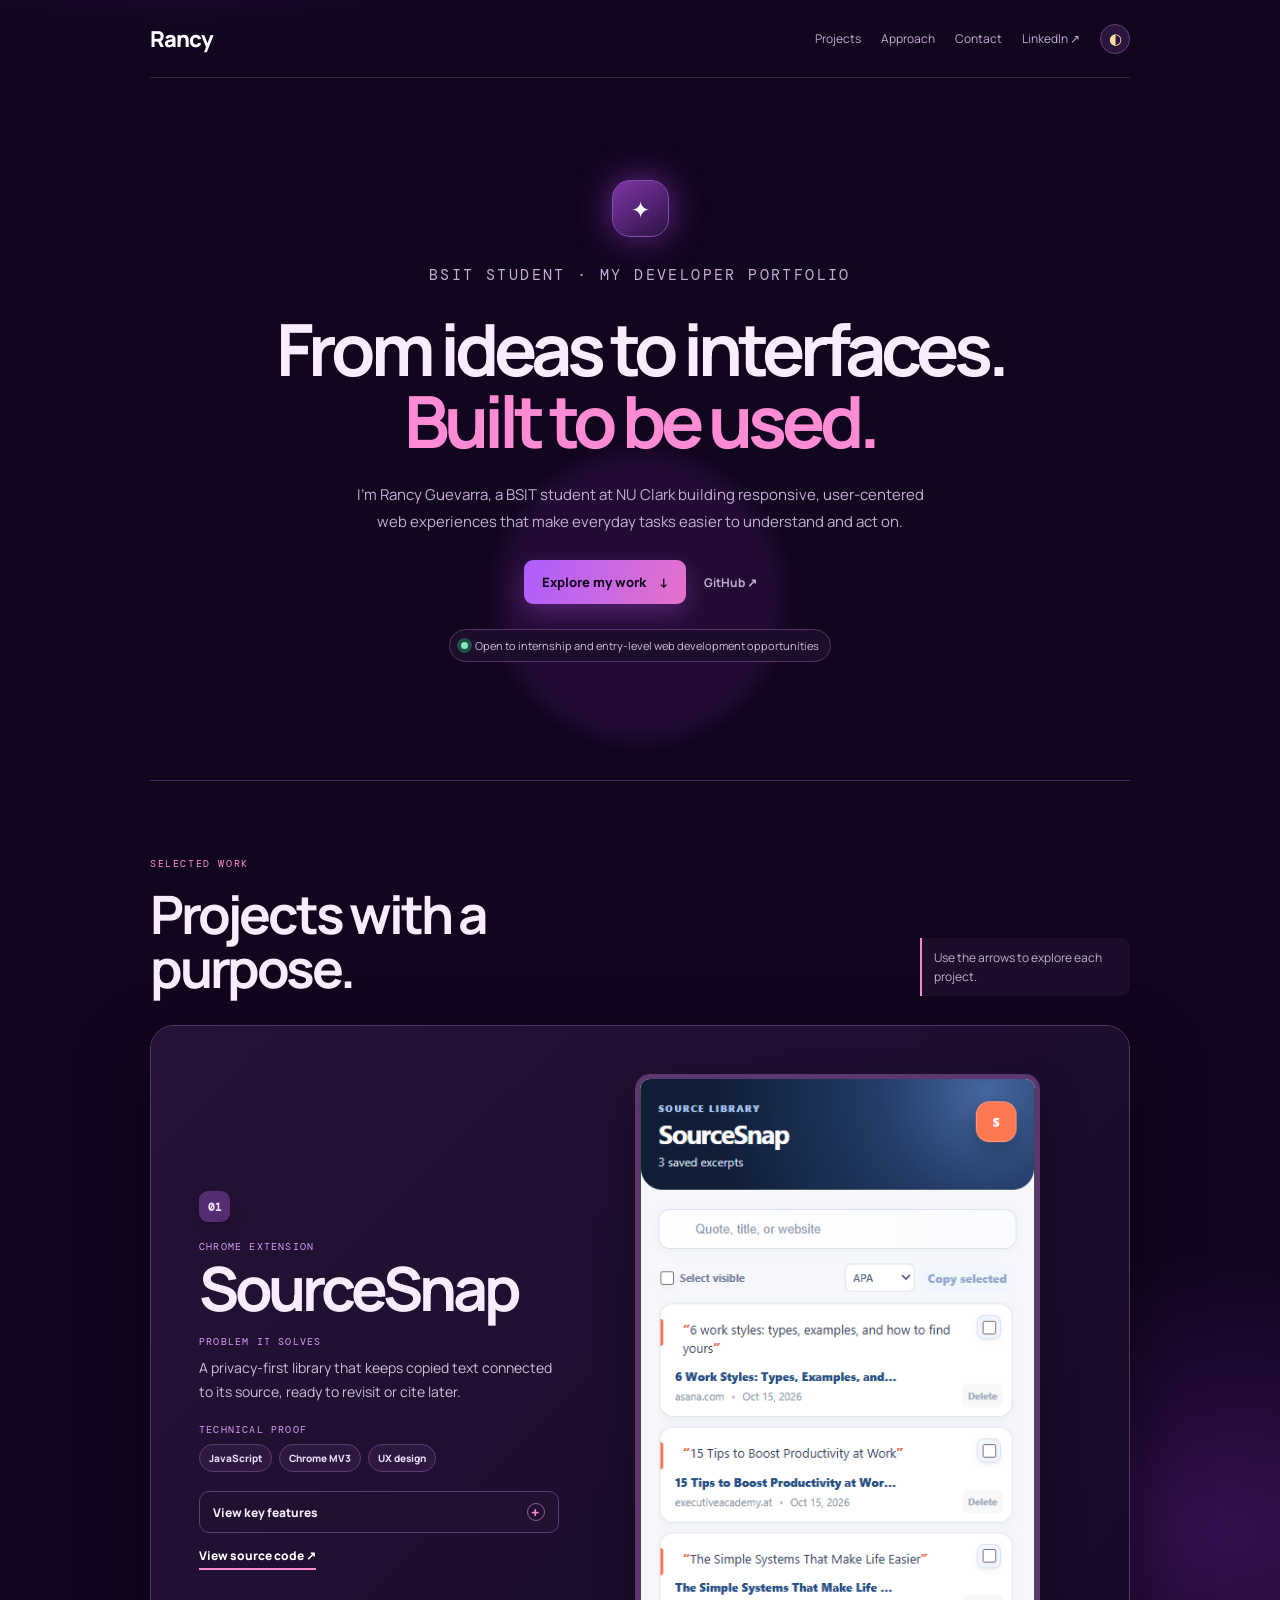
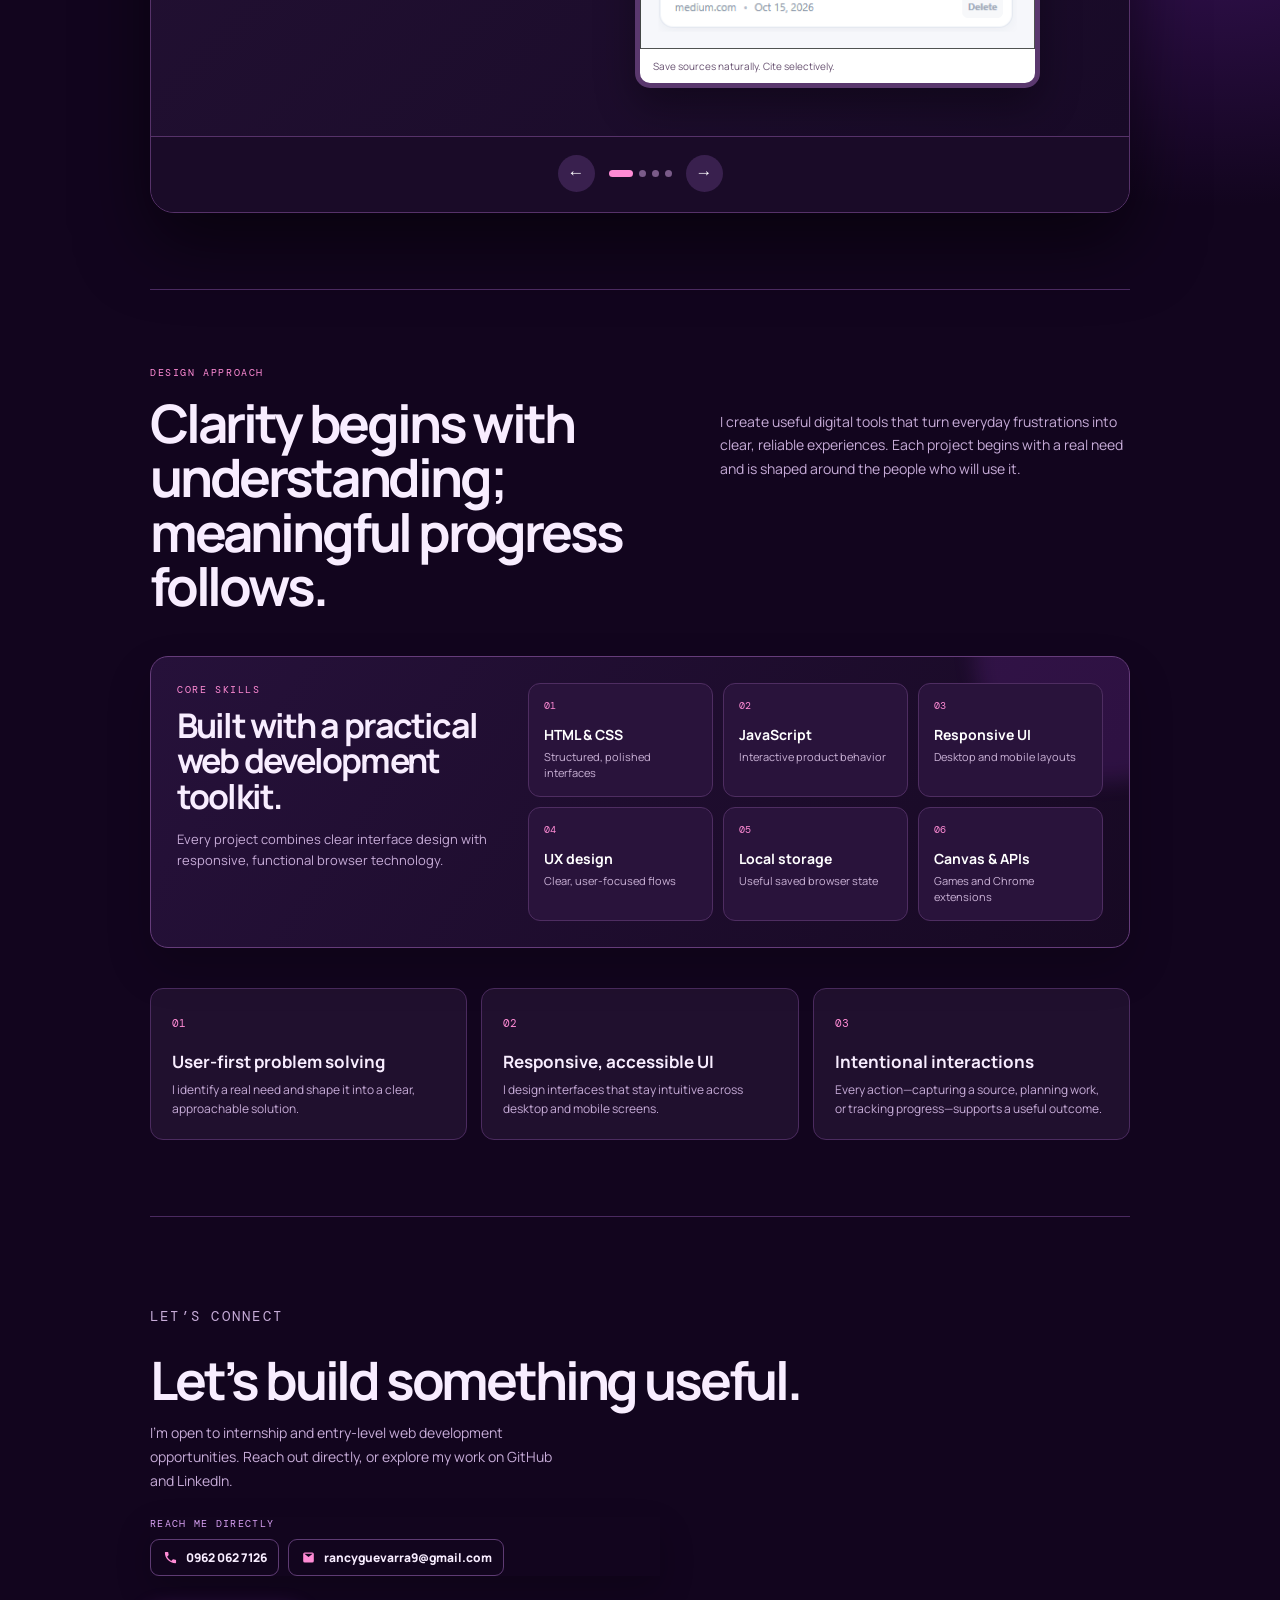
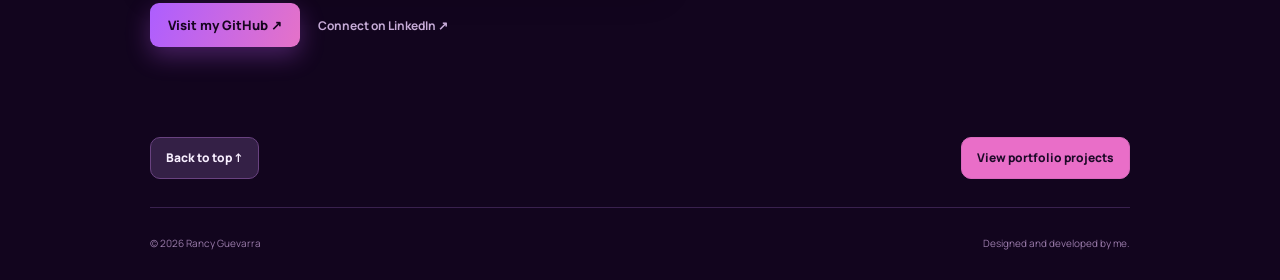
==== commit 5838577c: "Load fixed CareFlow portfolio slider" ====
--- a/index.html
+++ b/index.html
@@ -1 +1 @@
-<!doctype html><html lang="en"><head><meta charset="UTF-8"/><meta name="viewport" content="width=device-width,initial-scale=1.0"/><meta name="description" content="Rancy Guevarra's BSIT web projects portfolio."/><title>Rancy Guevarra — BSIT Web Projects</title><link rel="stylesheet" href="styles.css?v=smooth-navigation-1"/></head><body><header class="nav wrap"><a class="brand" href="#top">RG<span>.</span></a><nav><a href="#work">Projects</a><a href="#about">Approach</a><a href="#contact">Contact</a></nav></header><main id="top"><section class="hero wrap"><p class="eyebrow">BSIT STUDENT · MY DEVELOPER PORTFOLIO</p><h1>From ideas to interfaces.<br/><em>Built to be used.</em></h1><p>Hi, I’m <strong>Rancy Guevarra</strong>, a student developer building practical interfaces for everyday study and digital work.</p><div><a class="button" href="#work">Explore my work <span>↓</span></a><a class="plain" href="https://github.com/rancyguevarra9" target="_blank" rel="noreferrer">GitHub ↗</a></div><small class="available"><i></i> Open to internship and entry-level opportunities</small></section><section id="work" class="work wrap"><div class="title-row"><div><p class="eyebrow">SELECTED WORK</p><h2>Projects with a<br/>purpose.</h2></div><p>Use the arrows to explore each project.</p></div><div class="slider"><div id="project-track" class="project-track"><article class="slide source"><div class="project-info"><span class="number">01</span><p class="type">CHROME EXTENSION</p><h3>SourceSnap</h3><p class="summary">A privacy-first library that keeps copied text connected to its source, ready to revisit or cite later.</p><div class="chips"><span>JavaScript</span><span>Chrome MV3</span><span>UX design</span></div><a class="project-button" href="https://github.com/rancyguevarra9/sourcesnap-chrome-extension" target="_blank" rel="noreferrer">View source code ↗</a></div><figure><img src="sourcesnap-extension.png" alt="SourceSnap extension interface"/><figcaption>Save sources naturally. Cite selectively.</figcaption></figure></article><article class="slide campus"><div class="project-info"><span class="number">02</span><p class="type">STUDENT DASHBOARD</p><h3>Campus<br/>Companion</h3><p class="summary">An interactive dashboard for planning classes, assignments, focus sessions, notes, and campus events in one useful place.</p><div class="chips"><span>Responsive, accessible UI</span><span>Local storage</span><span>Dark mode</span></div><a class="project-button" href="campus-companion.html">Open live demo ↗</a></div><div class="campus-ui"><header><span>✦</span><b>Campus Companion</b><i>Today</i></header><div class="ui-card"><small>WEEKLY PLAN</small><strong>Mon — Sat schedule</strong><p>Complete sessions as you go.</p></div><div class="ui-grid"><div><small>FOCUS</small><b>25 min</b></div><div><small>TASKS</small><b>Archive</b></div></div><footer>Designed for calmer student planning.</footer></div></article></div></div><div class="slider-controls"><button id="previous" aria-label="Previous project">←</button><div id="dots" class="dots"><button class="active" aria-label="Show SourceSnap"></button><button aria-label="Show Campus Companion"></button></div><button id="next" aria-label="Next project">→</button></div></section><section id="about" class="about wrap"><p class="eyebrow">DESIGN APPROACH</p><div><h2>Clarity begins with understanding;<br/>meaningful progress follows.</h2><p>I create useful digital tools that turn everyday frustrations into clear, reliable experiences. Each project begins with a real need and is shaped around the people who will use it.</p></div><div class="principles"><article><b>01</b><h3>User-first problem solving</h3><p>I identify a real need and shape it into a clear, approachable solution.</p></article><article><b>02</b><h3>Responsive, accessible UI</h3><p>I design interfaces that stay intuitive across desktop and mobile screens.</p></article><article><b>03</b><h3>Intentional interactions</h3><p>Every action—capturing a source, planning work, or tracking progress—supports a useful outcome.</p></article></div></section><section id="contact" class="contact wrap"><p class="eyebrow">LET’S CONNECT</p><h2>Looking for a developer who cares about the details?</h2><p>Explore my projects and see how I turn everyday problems into clear digital tools.</p><a class="button" href="https://github.com/rancyguevarra9" target="_blank" rel="noreferrer">Visit my GitHub ↗</a></section></main><div class="portfolio-return-bar wrap"><a class="back-to-top" href="#top">Back to top ↑</a><a class="portfolio-projects-link" data-project-navigation href="#project-navigation">View portfolio projects</a></div><footer class="footer wrap"><span>© 2026 Rancy Guevarra</span><span>Designed and developed by me.</span></footer><script src="portfolio.js?v=careflow-1"></script></body></html>
+<!doctype html><html lang="en"><head><meta charset="UTF-8"/><meta name="viewport" content="width=device-width,initial-scale=1.0"/><meta name="description" content="Rancy Guevarra's BSIT web projects portfolio."/><title>Rancy Guevarra — BSIT Web Projects</title><link rel="stylesheet" href="styles.css?v=smooth-navigation-1"/></head><body><header class="nav wrap"><a class="brand" href="#top">RG<span>.</span></a><nav><a href="#work">Projects</a><a href="#about">Approach</a><a href="#contact">Contact</a></nav></header><main id="top"><section class="hero wrap"><p class="eyebrow">BSIT STUDENT · MY DEVELOPER PORTFOLIO</p><h1>From ideas to interfaces.<br/><em>Built to be used.</em></h1><p>Hi, I’m <strong>Rancy Guevarra</strong>, a student developer building practical interfaces for everyday study and digital work.</p><div><a class="button" href="#work">Explore my work <span>↓</span></a><a class="plain" href="https://github.com/rancyguevarra9" target="_blank" rel="noreferrer">GitHub ↗</a></div><small class="available"><i></i> Open to internship and entry-level opportunities</small></section><section id="work" class="work wrap"><div class="title-row"><div><p class="eyebrow">SELECTED WORK</p><h2>Projects with a<br/>purpose.</h2></div><p>Use the arrows to explore each project.</p></div><div class="slider"><div id="project-track" class="project-track"><article class="slide source"><div class="project-info"><span class="number">01</span><p class="type">CHROME EXTENSION</p><h3>SourceSnap</h3><p class="summary">A privacy-first library that keeps copied text connected to its source, ready to revisit or cite later.</p><div class="chips"><span>JavaScript</span><span>Chrome MV3</span><span>UX design</span></div><a class="project-button" href="https://github.com/rancyguevarra9/sourcesnap-chrome-extension" target="_blank" rel="noreferrer">View source code ↗</a></div><figure><img src="sourcesnap-extension.png" alt="SourceSnap extension interface"/><figcaption>Save sources naturally. Cite selectively.</figcaption></figure></article><article class="slide campus"><div class="project-info"><span class="number">02</span><p class="type">STUDENT DASHBOARD</p><h3>Campus<br/>Companion</h3><p class="summary">An interactive dashboard for planning classes, assignments, focus sessions, notes, and campus events in one useful place.</p><div class="chips"><span>Responsive, accessible UI</span><span>Local storage</span><span>Dark mode</span></div><a class="project-button" href="campus-companion.html">Open live demo ↗</a></div><div class="campus-ui"><header><span>✦</span><b>Campus Companion</b><i>Today</i></header><div class="ui-card"><small>WEEKLY PLAN</small><strong>Mon — Sat schedule</strong><p>Complete sessions as you go.</p></div><div class="ui-grid"><div><small>FOCUS</small><b>25 min</b></div><div><small>TASKS</small><b>Archive</b></div></div><footer>Designed for calmer student planning.</footer></div></article></div></div><div class="slider-controls"><button id="previous" aria-label="Previous project">←</button><div id="dots" class="dots"><button class="active" aria-label="Show SourceSnap"></button><button aria-label="Show Campus Companion"></button></div><button id="next" aria-label="Next project">→</button></div></section><section id="about" class="about wrap"><p class="eyebrow">DESIGN APPROACH</p><div><h2>Clarity begins with understanding;<br/>meaningful progress follows.</h2><p>I create useful digital tools that turn everyday frustrations into clear, reliable experiences. Each project begins with a real need and is shaped around the people who will use it.</p></div><div class="principles"><article><b>01</b><h3>User-first problem solving</h3><p>I identify a real need and shape it into a clear, approachable solution.</p></article><article><b>02</b><h3>Responsive, accessible UI</h3><p>I design interfaces that stay intuitive across desktop and mobile screens.</p></article><article><b>03</b><h3>Intentional interactions</h3><p>Every action—capturing a source, planning work, or tracking progress—supports a useful outcome.</p></article></div></section><section id="contact" class="contact wrap"><p class="eyebrow">LET’S CONNECT</p><h2>Looking for a developer who cares about the details?</h2><p>Explore my projects and see how I turn everyday problems into clear digital tools.</p><a class="button" href="https://github.com/rancyguevarra9" target="_blank" rel="noreferrer">Visit my GitHub ↗</a></section></main><div class="portfolio-return-bar wrap"><a class="back-to-top" href="#top">Back to top ↑</a><a class="portfolio-projects-link" data-project-navigation href="#project-navigation">View portfolio projects</a></div><footer class="footer wrap"><span>© 2026 Rancy Guevarra</span><span>Designed and developed by me.</span></footer><script src="portfolio.js?v=careflow-2"></script></body></html>
